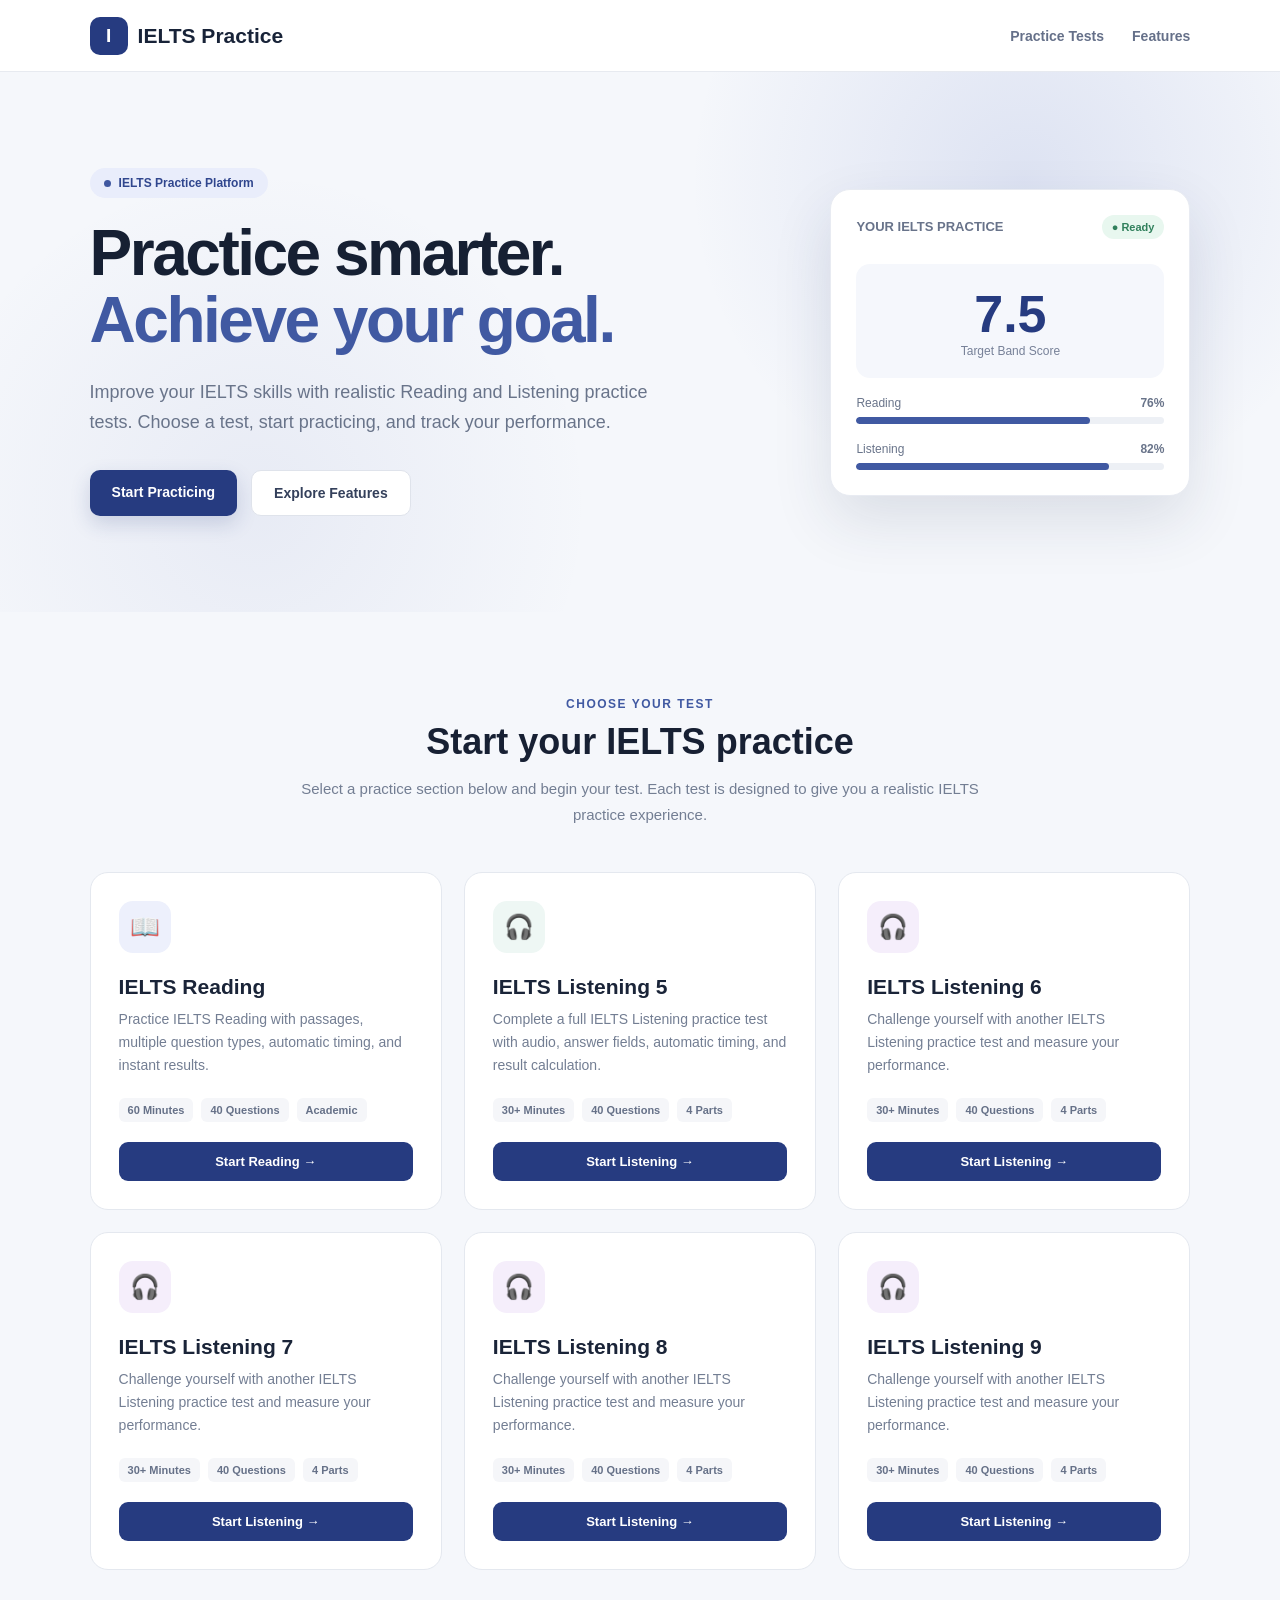
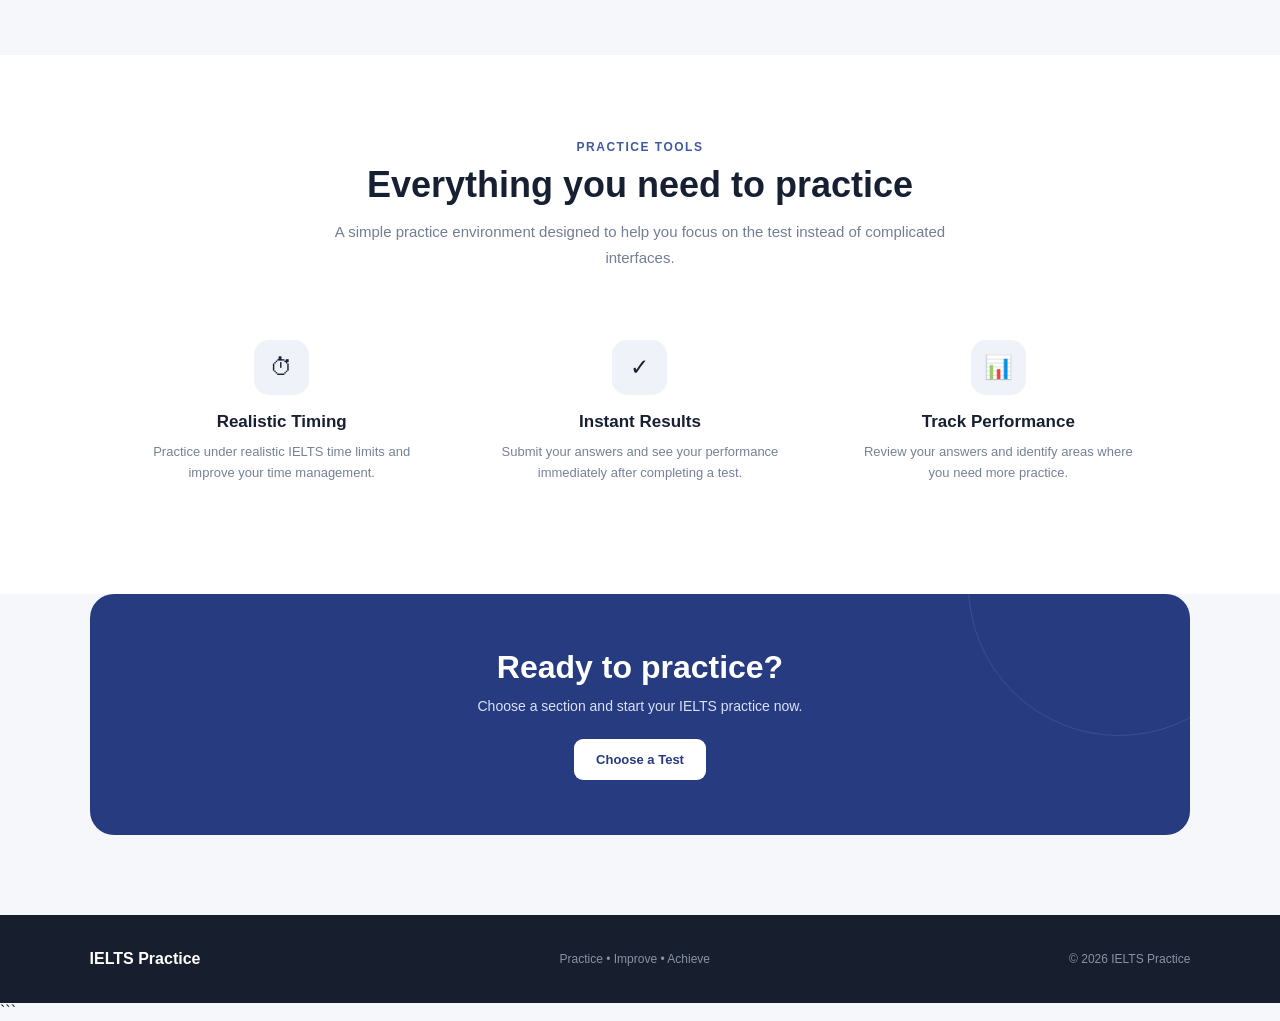
==== index.html @ fea5676f "Update index.html" ====
<!DOCTYPE html>
<html lang="en">
<head>
    <meta charset="UTF-8">
    <meta name="viewport" content="width=device-width, initial-scale=1.0">

    <title>IELTS Practice Center</title>

    <style>
        * {
            margin: 0;
            padding: 0;
            box-sizing: border-box;
        }

        html {
            scroll-behavior: smooth;
        }

        body {
            font-family: Arial, Helvetica, sans-serif;
            background: #f5f7fb;
            color: #172033;
            min-height: 100vh;
        }

        /* =========================
           NAVIGATION
        ========================= */

        nav {
            width: 100%;
            height: 72px;
            background: rgba(255, 255, 255, 0.95);
            border-bottom: 1px solid #e7eaf0;
            display: flex;
            align-items: center;
            justify-content: space-between;
            padding: 0 7%;
            position: sticky;
            top: 0;
            z-index: 100;
            backdrop-filter: blur(10px);
        }

        .logo {
            display: flex;
            align-items: center;
            gap: 10px;
            font-size: 21px;
            font-weight: 800;
            color: #182338;
        }

        .logo-icon {
            width: 38px;
            height: 38px;
            border-radius: 10px;
            background: #263b80;
            color: white;
            display: flex;
            align-items: center;
            justify-content: center;
            font-size: 19px;
        }

        .nav-links {
            display: flex;
            align-items: center;
            gap: 28px;
        }

        .nav-links a {
            text-decoration: none;
            color: #657089;
            font-size: 14px;
            font-weight: 600;
            transition: 0.2s;
        }

        .nav-links a:hover {
            color: #263b80;
        }

        /* =========================
           HERO
        ========================= */

        .hero {
            min-height: 540px;
            display: flex;
            align-items: center;
            padding: 70px 7%;
            background:
                radial-gradient(circle at 80% 20%, rgba(76, 103, 190, 0.14), transparent 30%),
                radial-gradient(circle at 20% 80%, rgba(70, 91, 170, 0.08), transparent 30%),
                #f5f7fb;
        }

        .hero-content {
            width: 55%;
            max-width: 720px;
        }

        .badge {
            display: inline-flex;
            align-items: center;
            gap: 8px;
            padding: 8px 14px;
            border-radius: 30px;
            background: #e9edfb;
            color: #30468e;
            font-size: 12px;
            font-weight: 700;
            margin-bottom: 22px;
        }

        .badge-dot {
            width: 7px;
            height: 7px;
            background: #4058a0;
            border-radius: 50%;
        }

        .hero h1 {
            font-size: clamp(42px, 5vw, 68px);
            line-height: 1.05;
            letter-spacing: -2.5px;
            margin-bottom: 22px;
            color: #162033;
        }

        .hero h1 span {
            color: #4059a2;
        }

        .hero p {
            font-size: 18px;
            line-height: 1.7;
            color: #69748a;
            max-width: 620px;
            margin-bottom: 32px;
        }

        .hero-buttons {
            display: flex;
            gap: 14px;
            flex-wrap: wrap;
        }

        .primary-btn,
        .secondary-btn {
            text-decoration: none;
            padding: 14px 22px;
            border-radius: 10px;
            font-size: 14px;
            font-weight: 700;
            transition: 0.2s;
        }

        .primary-btn {
            background: #263b80;
            color: white;
            box-shadow: 0 8px 20px rgba(38, 59, 128, 0.18);
        }

        .primary-btn:hover {
            background: #1d2e68;
            transform: translateY(-2px);
        }

        .secondary-btn {
            background: white;
            color: #34405b;
            border: 1px solid #dfe3eb;
        }

        .secondary-btn:hover {
            border-color: #bbc4d8;
            transform: translateY(-2px);
        }

        /* =========================
           HERO VISUAL
        ========================= */

        .hero-visual {
            flex: 1;
            display: flex;
            justify-content: flex-end;
        }

        .test-card {
            width: 360px;
            background: white;
            border-radius: 20px;
            padding: 25px;
            box-shadow: 0 25px 60px rgba(32, 48, 83, 0.12);
            border: 1px solid #e8ebf2;
        }

        .test-card-top {
            display: flex;
            justify-content: space-between;
            align-items: center;
            margin-bottom: 25px;
        }

        .test-card-title {
            font-size: 13px;
            font-weight: 700;
            color: #68738a;
        }

        .live {
            font-size: 11px;
            font-weight: 700;
            color: #31805c;
            background: #e8f7ef;
            padding: 6px 10px;
            border-radius: 20px;
        }

        .score {
            background: #f5f7fc;
            border-radius: 14px;
            padding: 20px;
            text-align: center;
            margin-bottom: 18px;
        }

        .score-number {
            font-size: 52px;
            font-weight: 800;
            color: #263b80;
        }

        .score-label {
            color: #778198;
            font-size: 12px;
        }

        .mini-progress {
            margin-top: 18px;
        }

        .mini-progress-row {
            display: flex;
            justify-content: space-between;
            font-size: 12px;
            color: #69748a;
            margin-bottom: 7px;
        }

        .progress-bar {
            height: 7px;
            background: #edf0f5;
            border-radius: 10px;
            overflow: hidden;
        }

        .progress-fill {
            height: 100%;
            width: 76%;
            background: #4059a2;
            border-radius: 10px;
        }

        /* =========================
           SECTION
        ========================= */

        .section {
            padding: 85px 7%;
        }

        .section-header {
            text-align: center;
            max-width: 680px;
            margin: 0 auto 45px;
        }

        .section-label {
            color: #4059a2;
            font-size: 12px;
            font-weight: 800;
            text-transform: uppercase;
            letter-spacing: 1.5px;
            margin-bottom: 10px;
        }

        .section-header h2 {
            font-size: 36px;
            margin-bottom: 13px;
            color: #172033;
        }

        .section-header p {
            color: #737e93;
            line-height: 1.7;
            font-size: 15px;
        }

        /* =========================
           TEST CARDS
        ========================= */

        .tests {
            display: grid;
            grid-template-columns: repeat(3, 1fr);
            gap: 22px;
            max-width: 1150px;
            margin: auto;
        }

        .test-option {
            background: white;
            border: 1px solid #e4e8ef;
            border-radius: 18px;
            padding: 28px;
            transition: 0.25s;
            position: relative;
            overflow: hidden;
        }

        .test-option:hover {
            transform: translateY(-6px);
            box-shadow: 0 18px 40px rgba(30, 44, 75, 0.10);
            border-color: #ccd3e3;
        }

        .test-icon {
            width: 52px;
            height: 52px;
            border-radius: 14px;
            display: flex;
            align-items: center;
            justify-content: center;
            font-size: 24px;
            margin-bottom: 22px;
        }

        .reading-icon {
            background: #edf0fc;
        }

        .listening-icon {
            background: #eef7f4;
        }

        .listening-icon-2 {
            background: #f5eefb;
        }

        .test-option h3 {
            font-size: 21px;
            margin-bottom: 9px;
            color: #1a2438;
        }

        .test-option p {
            color: #737e93;
            font-size: 14px;
            line-height: 1.65;
            min-height: 70px;
        }

        .test-info {
            display: flex;
            gap: 8px;
            flex-wrap: wrap;
            margin: 20px 0;
        }

        .info {
            background: #f5f6f9;
            color: #667188;
            padding: 6px 9px;
            border-radius: 6px;
            font-size: 11px;
            font-weight: 600;
        }

        .start-btn {
            display: block;
            text-align: center;
            text-decoration: none;
            background: #263b80;
            color: white;
            padding: 12px;
            border-radius: 9px;
            font-size: 13px;
            font-weight: 700;
            transition: 0.2s;
        }

        .start-btn:hover {
            background: #1d2e68;
        }

        /* =========================
           FEATURES
        ========================= */

        .features-section {
            background: white;
        }

        .features {
            max-width: 1050px;
            margin: auto;
            display: grid;
            grid-template-columns: repeat(3, 1fr);
            gap: 25px;
        }

        .feature {
            text-align: center;
            padding: 25px;
        }

        .feature-icon {
            width: 55px;
            height: 55px;
            margin: auto auto 17px;
            border-radius: 15px;
            background: #f0f2f9;
            display: flex;
            align-items: center;
            justify-content: center;
            font-size: 23px;
        }

        .feature h3 {
            font-size: 17px;
            margin-bottom: 9px;
        }

        .feature p {
            color: #778196;
            font-size: 13px;
            line-height: 1.65;
        }

        /* =========================
           CTA
        ========================= */

        .cta {
            margin: 0 7% 80px;
            border-radius: 24px;
            background: #263b80;
            color: white;
            padding: 55px;
            text-align: center;
            position: relative;
            overflow: hidden;
        }

        .cta::before {
            content: "";
            position: absolute;
            width: 300px;
            height: 300px;
            border-radius: 50%;
            border: 1px solid rgba(255,255,255,0.10);
            top: -160px;
            right: -80px;
        }

        .cta h2 {
            font-size: 32px;
            margin-bottom: 12px;
        }

        .cta p {
            color: #dbe2f5;
            font-size: 14px;
            margin-bottom: 25px;
        }

        .cta-btn {
            display: inline-block;
            text-decoration: none;
            background: white;
            color: #263b80;
            padding: 13px 22px;
            border-radius: 9px;
            font-size: 13px;
            font-weight: 800;
            transition: 0.2s;
        }

        .cta-btn:hover {
            transform: translateY(-2px);
        }

        /* =========================
           FOOTER
        ========================= */

        footer {
            background: #171e2d;
            color: white;
            padding: 35px 7%;
            display: flex;
            justify-content: space-between;
            align-items: center;
            gap: 20px;
        }

        .footer-logo {
            font-weight: 800;
            font-size: 16px;
        }

        .footer-text {
            color: #8993a7;
            font-size: 12px;
        }

        /* =========================
           MOBILE
        ========================= */

        @media (max-width: 900px) {

            .hero {
                flex-direction: column;
                text-align: center;
                padding-top: 60px;
                padding-bottom: 60px;
            }

            .hero-content {
                width: 100%;
            }

            .hero p {
                margin-left: auto;
                margin-right: auto;
            }

            .hero-buttons {
                justify-content: center;
            }

            .hero-visual {
                width: 100%;
                justify-content: center;
                margin-top: 45px;
            }

            .tests,
            .features {
                grid-template-columns: 1fr;
                max-width: 550px;
            }

            .test-option p {
                min-height: auto;
            }
        }

        @media (max-width: 600px) {

            nav {
                height: 65px;
                padding: 0 5%;
            }

            .nav-links {
                display: none;
            }

            .logo {
                font-size: 18px;
            }

            .hero {
                padding: 50px 5%;
            }

            .hero h1 {
                font-size: 42px;
                letter-spacing: -1.5px;
            }

            .hero p {
                font-size: 15px;
            }

            .hero-visual {
                margin-top: 30px;
            }

            .test-card {
                width: 100%;
                max-width: 350px;
            }

            .section {
                padding: 65px 5%;
            }

            .section-header h2 {
                font-size: 29px;
            }

            .cta {
                margin: 0 5% 60px;
                padding: 40px 22px;
            }

            .cta h2 {
                font-size: 27px;
            }

            footer {
                flex-direction: column;
                text-align: center;
            }
        }
    </style>
</head>

<body>

    <!-- =========================
         NAVIGATION
    ========================== -->

    <nav>
        <div class="logo">
            <div class="logo-icon">I</div>
            IELTS Practice
        </div>

        <div class="nav-links">
            <a href="#tests">Practice Tests</a>
            <a href="#features">Features</a>
        </div>
    </nav>


    <!-- =========================
         HERO
    ========================== -->

    <section class="hero">

        <div class="hero-content">

            <div class="badge">
                <span class="badge-dot"></span>
                IELTS Practice Platform
            </div>

            <h1>
                Practice smarter.<br>
                <span>Achieve your goal.</span>
            </h1>

            <p>
                Improve your IELTS skills with realistic Reading and
                Listening practice tests. Choose a test, start practicing,
                and track your performance.
            </p>

            <div class="hero-buttons">
                <a href="#tests" class="primary-btn">
                    Start Practicing
                </a>

                <a href="#features" class="secondary-btn">
                    Explore Features
                </a>
            </div>

        </div>


        <div class="hero-visual">

            <div class="test-card">

                <div class="test-card-top">
                    <div class="test-card-title">
                        YOUR IELTS PRACTICE
                    </div>

                    <div class="live">
                        ● Ready
                    </div>
                </div>

                <div class="score">
                    <div class="score-number">7.5</div>
                    <div class="score-label">
                        Target Band Score
                    </div>
                </div>

                <div class="mini-progress">

                    <div class="mini-progress-row">
                        <span>Reading</span>
                        <strong>76%</strong>
                    </div>

                    <div class="progress-bar">
                        <div class="progress-fill"></div>
                    </div>

                </div>

                <div class="mini-progress">

                    <div class="mini-progress-row">
                        <span>Listening</span>
                        <strong>82%</strong>
                    </div>

                    <div class="progress-bar">
                        <div class="progress-fill" style="width:82%;"></div>
                    </div>

                </div>

            </div>

        </div>

    </section>


    <!-- =========================
         TEST SELECTION
    ========================== -->

    <section class="section" id="tests">

        <div class="section-header">

            <div class="section-label">
                Choose your test
            </div>

            <h2>Start your IELTS practice</h2>

            <p>
                Select a practice section below and begin your test.
                Each test is designed to give you a realistic IELTS
                practice experience.
            </p>

        </div>


        <div class="tests">

            <!-- READING -->

            <div class="test-option">

                <div class="test-icon reading-icon">
                    📖
                </div>

                <h3>IELTS Reading</h3>

                <p>
                    Practice IELTS Reading with passages,
                    multiple question types, automatic timing,
                    and instant results.
                </p>

                <div class="test-info">
                    <span class="info">60 Minutes</span>
                    <span class="info">40 Questions</span>
                    <span class="info">Academic</span>
                </div>

                <a href="IELTSR/index.html" class="start-btn">
                    Start Reading →
                </a>

            </div>


            <!-- LISTENING 5 -->

            <div class="test-option">

                <div class="test-icon listening-icon">
                    🎧
                </div>

                <h3>IELTS Listening 5</h3>

                <p>
                    Complete a full IELTS Listening practice test
                    with audio, answer fields, automatic timing,
                    and result calculation.
                </p>

                <div class="test-info">
                    <span class="info">30+ Minutes</span>
                    <span class="info">40 Questions</span>
                    <span class="info">4 Parts</span>
                </div>

                <a href="IELTS5/index.html" class="start-btn">
                    Start Listening →
                </a>

            </div>


            <!-- LISTENING 6 -->

            <div class="test-option">

                <div class="test-icon listening-icon-2">
                    🎧
                </div>

                <h3>IELTS Listening 6</h3>

                <p>
                    Challenge yourself with another IELTS
                    Listening practice test and measure your
                    performance.
                </p>

                <div class="test-info">
                    <span class="info">30+ Minutes</span>
                    <span class="info">40 Questions</span>
                    <span class="info">4 Parts</span>
                </div>

                <a href="IELTS6/index.html" class="start-btn">
                    Start Listening →
                </a>

            </div>

            <div class="test-option">

                <div class="test-icon listening-icon-2">
                    🎧
                </div>

                <h3>IELTS Listening 7</h3>

                <p>
                    Challenge yourself with another IELTS
                    Listening practice test and measure your
                    performance.
                </p>

                <div class="test-info">
                    <span class="info">30+ Minutes</span>
                    <span class="info">40 Questions</span>
                    <span class="info">4 Parts</span>
                </div>

                <a href="IELTS7/index.html" class="start-btn">
                    Start Listening →
                </a>

            </div>

              <div class="test-option">

                <div class="test-icon listening-icon-2">
                    🎧
                </div>

                <h3>IELTS Listening 8</h3>

                <p>
                    Challenge yourself with another IELTS
                    Listening practice test and measure your
                    performance.
                </p>

                <div class="test-info">
                    <span class="info">30+ Minutes</span>
                    <span class="info">40 Questions</span>
                    <span class="info">4 Parts</span>
                </div>

                <a href="IELTS8/index.html" class="start-btn">
                    Start Listening →
                </a>

            </div>
            <div class="test-option">

                <div class="test-icon listening-icon-2">
                    🎧
                </div>

                <h3>IELTS Listening 9</h3>

                <p>
                    Challenge yourself with another IELTS
                    Listening practice test and measure your
                    performance.
                </p>

                <div class="test-info">
                    <span class="info">30+ Minutes</span>
                    <span class="info">40 Questions</span>
                    <span class="info">4 Parts</span>
                </div>

                <a href="IELTS9/index.html" class="start-btn">
                    Start Listening →
                </a>

            </div>

        </div>

    </section>


    <!-- =========================
         FEATURES
    ========================== -->

    <section class="section features-section" id="features">

        <div class="section-header">

            <div class="section-label">
                Practice tools
            </div>

            <h2>Everything you need to practice</h2>

            <p>
                A simple practice environment designed to help you
                focus on the test instead of complicated interfaces.
            </p>

        </div>


        <div class="features">

            <div class="feature">

                <div class="feature-icon">
                    ⏱
                </div>

                <h3>Realistic Timing</h3>

                <p>
                    Practice under realistic IELTS time limits
                    and improve your time management.
                </p>

            </div>


            <div class="feature">

                <div class="feature-icon">
                    ✓
                </div>

                <h3>Instant Results</h3>

                <p>
                    Submit your answers and see your performance
                    immediately after completing a test.
                </p>

            </div>


            <div class="feature">

                <div class="feature-icon">
                    📊
                </div>

                <h3>Track Performance</h3>

                <p>
                    Review your answers and identify areas where
                    you need more practice.
                </p>

            </div>

        </div>

    </section>


    <!-- =========================
         CTA
    ========================== -->

    <section class="cta">

        <h2>Ready to practice?</h2>

        <p>
            Choose a section and start your IELTS practice now.
        </p>

        <a href="#tests" class="cta-btn">
            Choose a Test
        </a>

    </section>


    <!-- =========================
         FOOTER
    ========================== -->

    <footer>

        <div class="footer-logo">
            IELTS Practice
        </div>

        <div class="footer-text">
            Practice • Improve • Achieve
        </div>

        <div class="footer-text">
            © 2026 IELTS Practice
        </div>

    </footer>


</body>
</html>
```
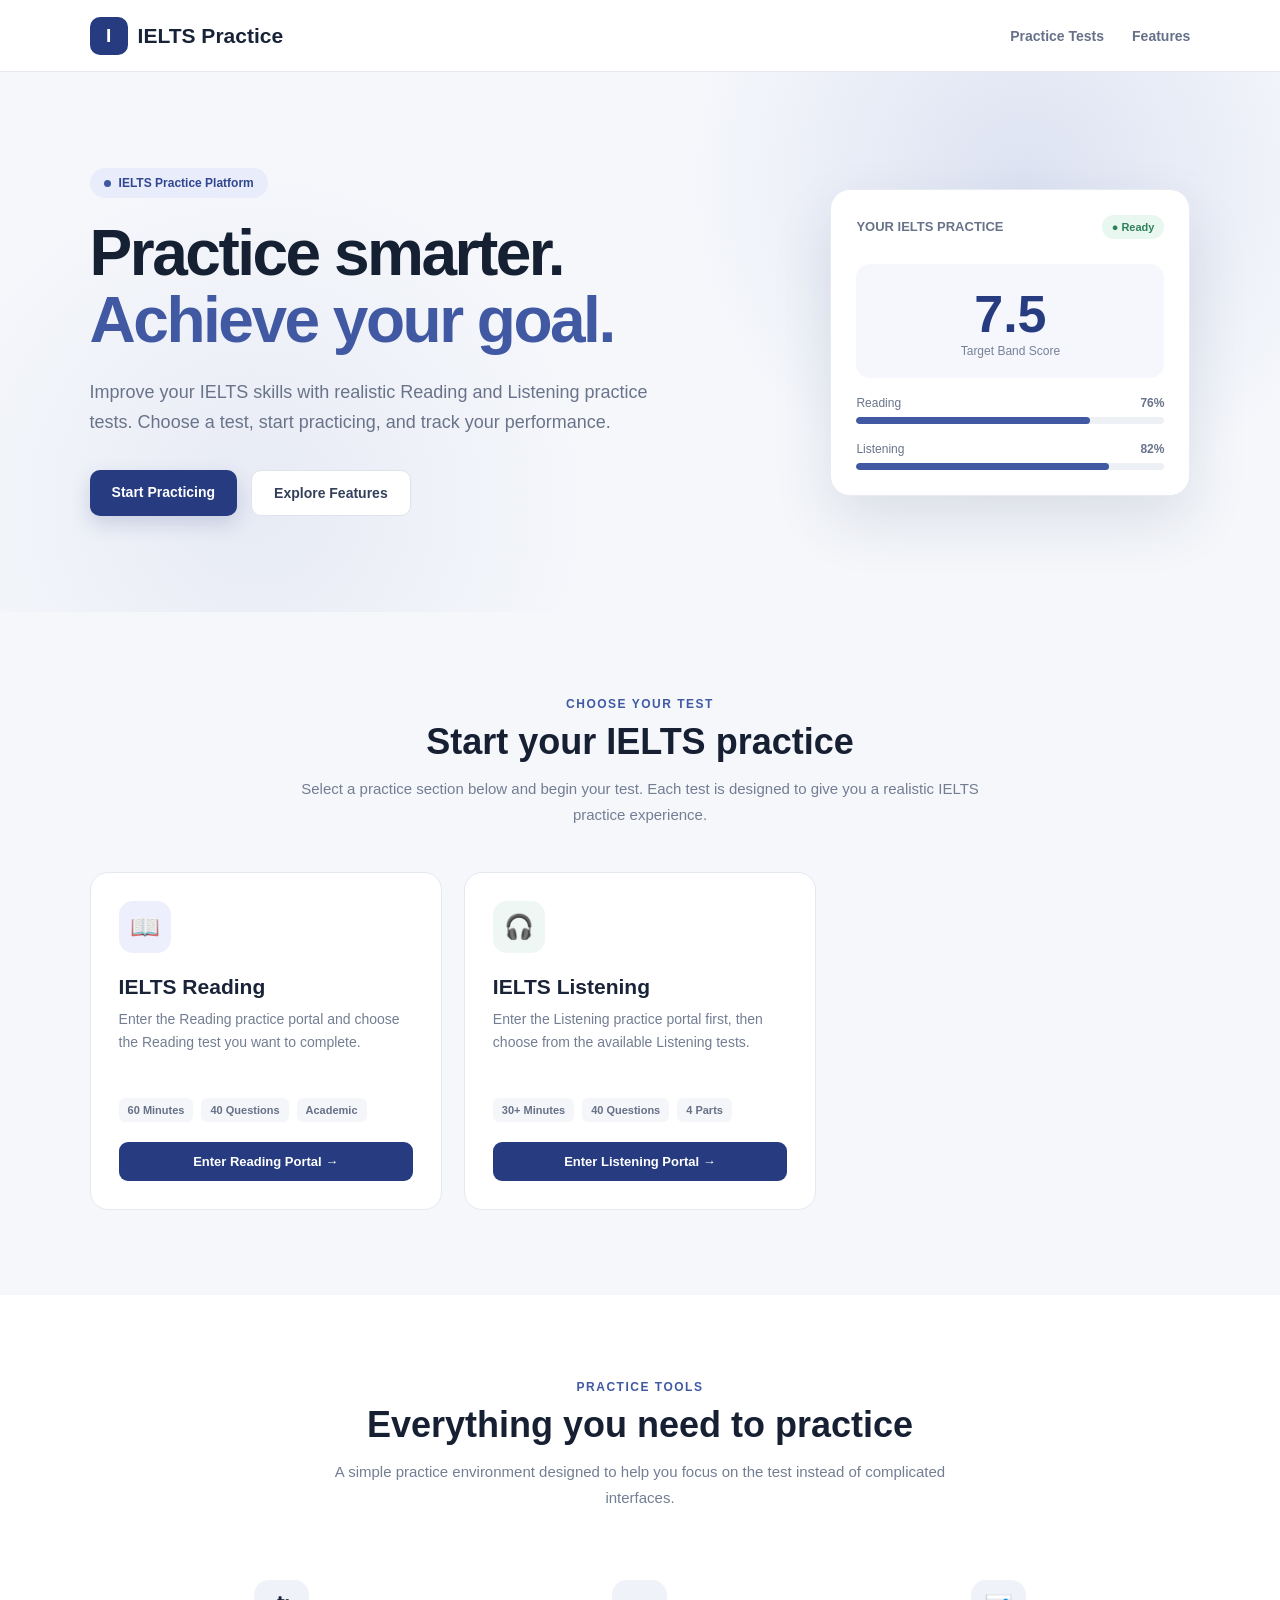
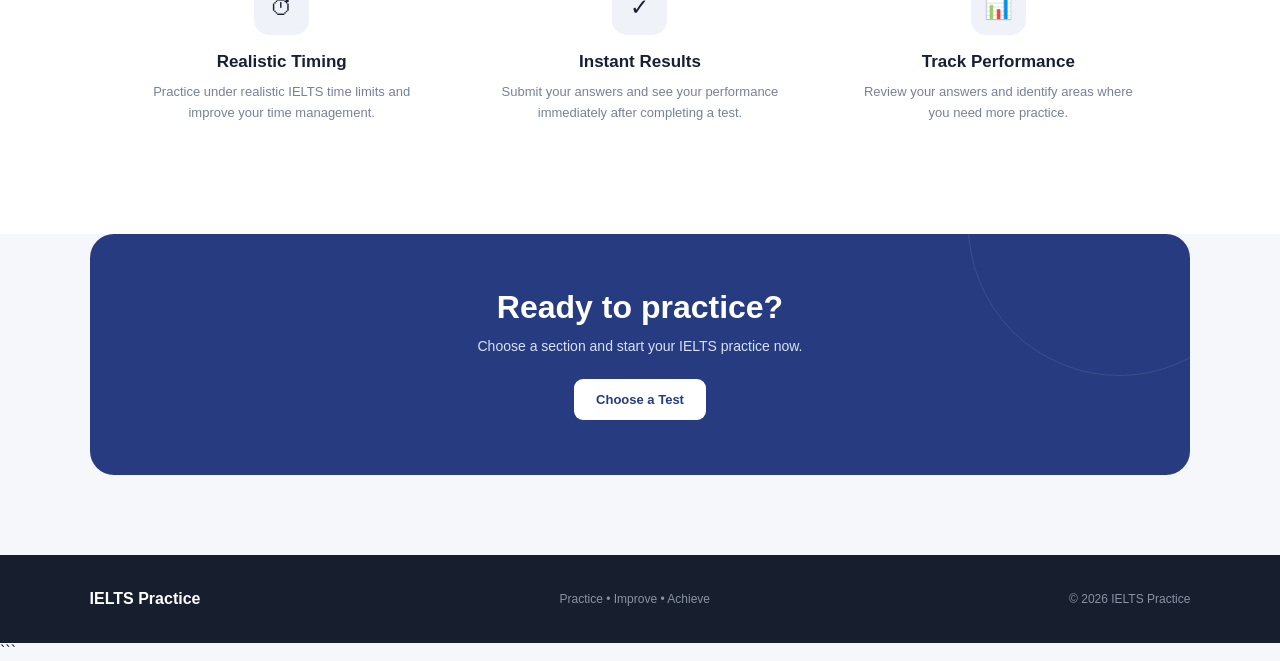
==== commit d0273df1: "Update index.html" ====
--- a/index.html
+++ b/index.html
@@ -622,6 +622,28 @@
                 text-align: center;
             }
         }
+
+        .portal-screen{display:none;min-height:70vh;padding:75px 7%;background:radial-gradient(circle at 85% 15%,rgba(76,103,190,.12),transparent 28%),#f5f7fb}
+        .portal-screen.active{display:block}
+        .portal-inner{max-width:1150px;margin:0 auto}
+        .portal-back{display:inline-flex;align-items:center;gap:8px;border:1px solid #dfe3eb;background:#fff;color:#34405b;padding:11px 16px;border-radius:9px;font-size:13px;font-weight:700;cursor:pointer;margin-bottom:30px}
+        .portal-back:hover{border-color:#bbc4d8;transform:translateY(-1px)}
+        .portal-header{text-align:center;max-width:700px;margin:0 auto 45px}
+        .portal-icon{width:70px;height:70px;border-radius:18px;display:flex;align-items:center;justify-content:center;margin:0 auto 20px;font-size:32px}
+        .portal-icon.listening{background:#eef7f4}
+        .portal-header h2{font-size:clamp(32px,4vw,46px);color:#172033;margin-bottom:12px}
+        .portal-header p{color:#737e93;line-height:1.7;font-size:15px}
+        .portal-tests{display:grid;grid-template-columns:repeat(3,1fr);gap:22px}
+        .portal-test-card{background:#fff;border:1px solid #e4e8ef;border-radius:18px;padding:28px;transition:.25s}
+        .portal-test-card:hover{transform:translateY(-5px);box-shadow:0 18px 40px rgba(30,44,75,.10);border-color:#ccd3e3}
+        .portal-test-number{color:#4059a2;font-size:12px;font-weight:800;text-transform:uppercase;letter-spacing:1px;margin-bottom:10px}
+        .portal-test-card h3{color:#1a2438;font-size:21px;margin-bottom:9px}
+        .portal-test-card p{color:#737e93;font-size:14px;line-height:1.65;min-height:68px}
+        .portal-test-info{display:flex;gap:8px;flex-wrap:wrap;margin:20px 0}
+        .portal-test-info span{background:#f5f6f9;color:#667188;padding:6px 9px;border-radius:6px;font-size:11px;font-weight:600}
+        @media(max-width:900px){.portal-tests{grid-template-columns:1fr;max-width:550px;margin:auto}}
+        @media(max-width:600px){.portal-screen{padding:55px 5%}.portal-header h2{font-size:31px}}
+
     </style>
 </head>
 
@@ -760,173 +782,112 @@
 
         <div class="tests">
 
-            <!-- READING -->
-
             <div class="test-option">
-
-                <div class="test-icon reading-icon">
-                    📖
-                </div>
-
+                <div class="test-icon reading-icon">📖</div>
                 <h3>IELTS Reading</h3>
-
                 <p>
-                    Practice IELTS Reading with passages,
-                    multiple question types, automatic timing,
-                    and instant results.
+                    Enter the Reading practice portal and choose
+                    the Reading test you want to complete.
                 </p>
-
                 <div class="test-info">
                     <span class="info">60 Minutes</span>
                     <span class="info">40 Questions</span>
                     <span class="info">Academic</span>
                 </div>
-
                 <a href="IELTSR/index.html" class="start-btn">
-                    Start Reading →
+                    Enter Reading Portal →
                 </a>
-
-            </div>
-
-
-            <!-- LISTENING 5 -->
+            </div>
 
             <div class="test-option">
-
-                <div class="test-icon listening-icon">
-                    🎧
-                </div>
-
-                <h3>IELTS Listening 5</h3>
-
+                <div class="test-icon listening-icon">🎧</div>
+                <h3>IELTS Listening</h3>
                 <p>
-                    Complete a full IELTS Listening practice test
-                    with audio, answer fields, automatic timing,
-                    and result calculation.
+                    Enter the Listening practice portal first,
+                    then choose from the available Listening tests.
                 </p>
-
                 <div class="test-info">
                     <span class="info">30+ Minutes</span>
                     <span class="info">40 Questions</span>
                     <span class="info">4 Parts</span>
                 </div>
-
-                <a href="IELTS5/index.html" class="start-btn">
-                    Start Listening →
+                <a href="#listeningPortal" class="start-btn" id="openListeningPortal">
+                    Enter Listening Portal →
                 </a>
-
-            </div>
-
-
-            <!-- LISTENING 6 -->
-
-            <div class="test-option">
-
-                <div class="test-icon listening-icon-2">
-                    🎧
-                </div>
-
-                <h3>IELTS Listening 6</h3>
-
+            </div>
+
+        </div>
+
+    </section>
+
+
+
+    <!-- =========================
+         LISTENING PORTAL
+    ========================== -->
+
+    <section id="listeningPortal" class="portal-screen">
+        <div class="portal-inner">
+
+            <button type="button" class="portal-back" id="backFromListeningPortal">
+                ← Back to IELTS Sections
+            </button>
+
+            <div class="portal-header">
+                <div class="portal-icon listening">🎧</div>
+                <h2>IELTS Listening Portal</h2>
                 <p>
-                    Challenge yourself with another IELTS
-                    Listening practice test and measure your
-                    performance.
+                    Choose a Listening practice test below.
+                    You will enter the selected test only after
+                    choosing it from this portal.
                 </p>
-
-                <div class="test-info">
-                    <span class="info">30+ Minutes</span>
-                    <span class="info">40 Questions</span>
-                    <span class="info">4 Parts</span>
-                </div>
-
-                <a href="IELTS6/index.html" class="start-btn">
-                    Start Listening →
-                </a>
-
-            </div>
-
-            <div class="test-option">
-
-                <div class="test-icon listening-icon-2">
-                    🎧
-                </div>
-
-                <h3>IELTS Listening 7</h3>
-
-                <p>
-                    Challenge yourself with another IELTS
-                    Listening practice test and measure your
-                    performance.
-                </p>
-
-                <div class="test-info">
-                    <span class="info">30+ Minutes</span>
-                    <span class="info">40 Questions</span>
-                    <span class="info">4 Parts</span>
-                </div>
-
-                <a href="IELTS7/index.html" class="start-btn">
-                    Start Listening →
-                </a>
-
-            </div>
-
-              <div class="test-option">
-
-                <div class="test-icon listening-icon-2">
-                    🎧
-                </div>
-
-                <h3>IELTS Listening 8</h3>
-
-                <p>
-                    Challenge yourself with another IELTS
-                    Listening practice test and measure your
-                    performance.
-                </p>
-
-                <div class="test-info">
-                    <span class="info">30+ Minutes</span>
-                    <span class="info">40 Questions</span>
-                    <span class="info">4 Parts</span>
-                </div>
-
-                <a href="IELTS8/index.html" class="start-btn">
-                    Start Listening →
-                </a>
-
-            </div>
-            <div class="test-option">
-
-                <div class="test-icon listening-icon-2">
-                    🎧
-                </div>
-
-                <h3>IELTS Listening 9</h3>
-
-                <p>
-                    Challenge yourself with another IELTS
-                    Listening practice test and measure your
-                    performance.
-                </p>
-
-                <div class="test-info">
-                    <span class="info">30+ Minutes</span>
-                    <span class="info">40 Questions</span>
-                    <span class="info">4 Parts</span>
-                </div>
-
-                <a href="IELTS9/index.html" class="start-btn">
-                    Start Listening →
-                </a>
-
-            </div>
-
-        </div>
-
+            </div>
+
+            <div class="portal-tests">
+
+                <div class="portal-test-card">
+                    <div class="portal-test-number">Listening Test 5</div>
+                    <h3>IELTS Listening 5</h3>
+                    <p>Full Listening practice test with audio, questions, timing, and automatic results.</p>
+                    <div class="portal-test-info"><span>30+ Minutes</span><span>40 Questions</span><span>4 Parts</span></div>
+                    <a href="IELTS5/index.html" class="start-btn">Start Test 5 →</a>
+                </div>
+
+                <div class="portal-test-card">
+                    <div class="portal-test-number">Listening Test 6</div>
+                    <h3>IELTS Listening 6</h3>
+                    <p>Complete another full Listening practice test and check your performance.</p>
+                    <div class="portal-test-info"><span>30+ Minutes</span><span>40 Questions</span><span>4 Parts</span></div>
+                    <a href="IELTS6/index.html" class="start-btn">Start Test 6 →</a>
+                </div>
+
+                <div class="portal-test-card">
+                    <div class="portal-test-number">Listening Test 7</div>
+                    <h3>IELTS Listening 7</h3>
+                    <p>Practice another Listening paper with realistic timing and question types.</p>
+                    <div class="portal-test-info"><span>30+ Minutes</span><span>40 Questions</span><span>4 Parts</span></div>
+                    <a href="IELTS7/index.html" class="start-btn">Start Test 7 →</a>
+                </div>
+
+                <div class="portal-test-card">
+                    <div class="portal-test-number">Listening Test 8</div>
+                    <h3>IELTS Listening 8</h3>
+                    <p>Continue your Listening practice with another complete IELTS test.</p>
+                    <div class="portal-test-info"><span>30+ Minutes</span><span>40 Questions</span><span>4 Parts</span></div>
+                    <a href="IELTS8/index.html" class="start-btn">Start Test 8 →</a>
+                </div>
+
+                <div class="portal-test-card">
+                    <div class="portal-test-number">Listening Test 9</div>
+                    <h3>IELTS Listening 9</h3>
+                    <p>Challenge yourself with another complete Listening practice test.</p>
+                    <div class="portal-test-info"><span>30+ Minutes</span><span>40 Questions</span><span>4 Parts</span></div>
+                    <a href="IELTS9/index.html" class="start-btn">Start Test 9 →</a>
+                </div>
+
+            </div>
+        </div>
     </section>
-
 
     <!-- =========================
          FEATURES
@@ -1044,6 +1005,51 @@
     </footer>
 
 
+
+    <script>
+    (function(){
+        const openBtn=document.getElementById("openListeningPortal");
+        const portal=document.getElementById("listeningPortal");
+        const backBtn=document.getElementById("backFromListeningPortal");
+
+        const mainSections=[
+            document.querySelector("nav"),
+            document.querySelector(".hero"),
+            document.getElementById("tests"),
+            document.querySelector(".features-section"),
+            document.querySelector(".cta"),
+            document.querySelector("footer")
+        ];
+
+        function openPortal(){
+            mainSections.forEach(function(el){
+                if(el) el.style.display="none";
+            });
+            portal.classList.add("active");
+            history.replaceState(null,"","#listeningPortal");
+            window.scrollTo(0,0);
+        }
+
+        function closePortal(){
+            portal.classList.remove("active");
+            mainSections.forEach(function(el){
+                if(el) el.style.display="";
+            });
+            history.replaceState(null,"","#tests");
+            window.scrollTo(0,0);
+        }
+
+        if(openBtn) openBtn.addEventListener("click",function(e){
+            e.preventDefault();
+            openPortal();
+        });
+
+        if(backBtn) backBtn.addEventListener("click",closePortal);
+
+        if(location.hash==="#listeningPortal") openPortal();
+    })();
+    </script>
+
 </body>
 </html>
 ```
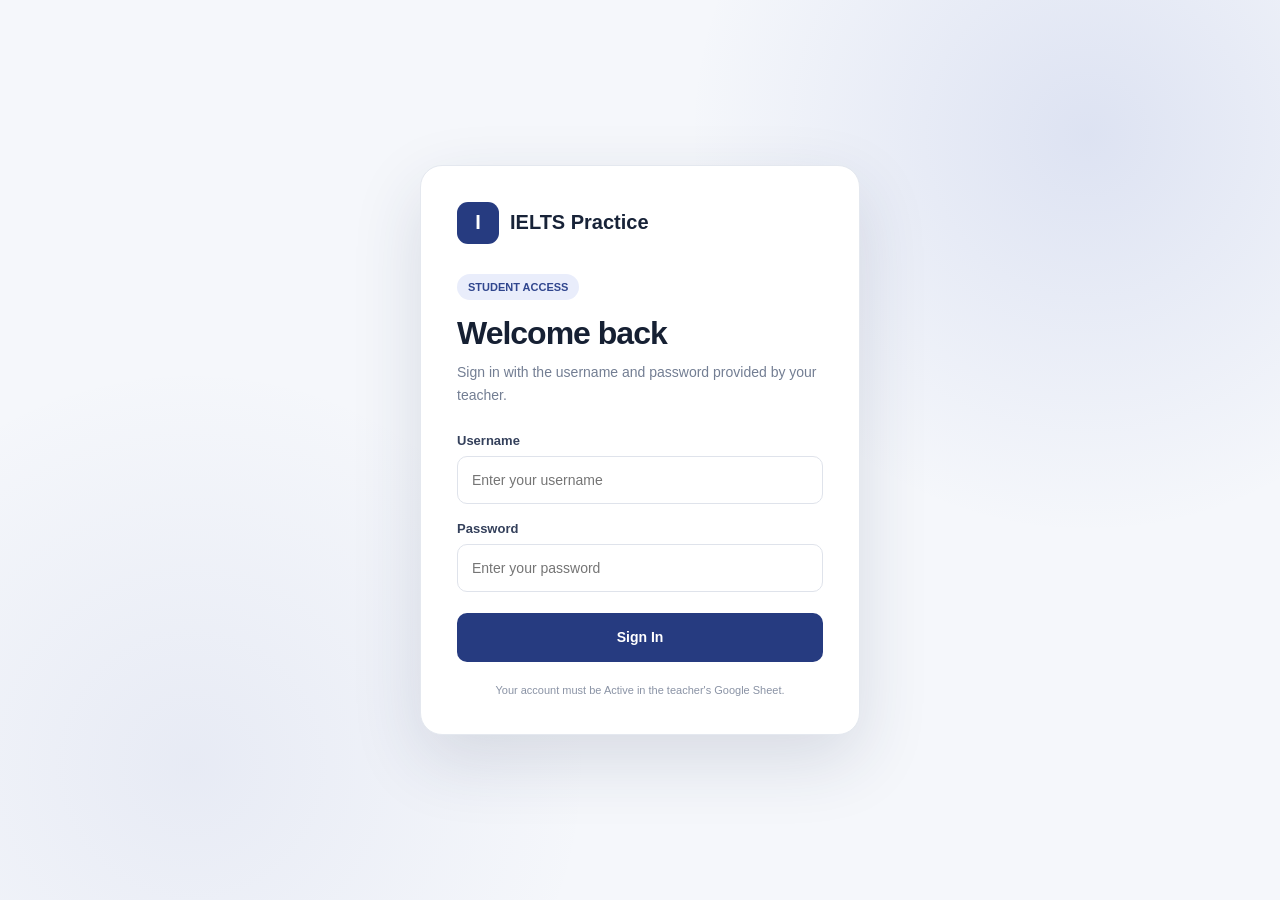
==== commit 04a69ca9: "Update index.html" ====
--- a/index.html
+++ b/index.html
@@ -645,9 +645,258 @@
         @media(max-width:600px){.portal-screen{padding:55px 5%}.portal-header h2{font-size:31px}}
 
     </style>
+
+<style id="studentLoginStyles">
+    body.auth-locked > *:not(#studentLoginOverlay) {
+        display: none !important;
+    }
+
+    #studentLoginOverlay {
+        position: fixed;
+        inset: 0;
+        z-index: 999999;
+        display: flex;
+        align-items: center;
+        justify-content: center;
+        padding: 24px;
+        background:
+            radial-gradient(circle at 85% 15%, rgba(76,103,190,.14), transparent 30%),
+            radial-gradient(circle at 15% 85%, rgba(70,91,170,.08), transparent 30%),
+            #f5f7fb;
+        font-family: Arial, Helvetica, sans-serif;
+    }
+
+    .student-login-card {
+        width: min(440px, 100%);
+        background: #fff;
+        border: 1px solid #e4e8ef;
+        border-radius: 22px;
+        padding: 36px;
+        box-shadow: 0 25px 70px rgba(32,48,83,.14);
+    }
+
+    .student-login-brand {
+        display: flex;
+        align-items: center;
+        gap: 11px;
+        margin-bottom: 30px;
+        color: #182338;
+        font-size: 20px;
+        font-weight: 800;
+    }
+
+    .student-login-brand-icon {
+        width: 42px;
+        height: 42px;
+        border-radius: 11px;
+        background: #263b80;
+        color: #fff;
+        display: flex;
+        align-items: center;
+        justify-content: center;
+        font-size: 20px;
+    }
+
+    .student-login-badge {
+        display: inline-flex;
+        padding: 7px 11px;
+        border-radius: 20px;
+        background: #e9edfb;
+        color: #30468e;
+        font-size: 11px;
+        font-weight: 800;
+        margin-bottom: 15px;
+    }
+
+    .student-login-card h1 {
+        color: #162033;
+        font-size: 32px;
+        letter-spacing: -1px;
+        margin-bottom: 9px;
+    }
+
+    .student-login-card .login-subtitle {
+        color: #737e93;
+        font-size: 14px;
+        line-height: 1.65;
+        margin-bottom: 26px;
+    }
+
+    .student-login-field {
+        margin-bottom: 17px;
+    }
+
+    .student-login-field label {
+        display: block;
+        color: #34405b;
+        font-size: 13px;
+        font-weight: 700;
+        margin-bottom: 8px;
+    }
+
+    .student-login-field input {
+        width: 100%;
+        height: 48px;
+        border: 1px solid #dfe3eb;
+        border-radius: 10px;
+        padding: 0 14px;
+        outline: none;
+        color: #172033;
+        background: #fff;
+        font-size: 14px;
+        transition: .2s;
+    }
+
+    .student-login-field input:focus {
+        border-color: #4059a2;
+        box-shadow: 0 0 0 3px rgba(64,89,162,.10);
+    }
+
+    .student-login-button {
+        width: 100%;
+        height: 49px;
+        border: 0;
+        border-radius: 10px;
+        background: #263b80;
+        color: #fff;
+        font-size: 14px;
+        font-weight: 800;
+        cursor: pointer;
+        transition: .2s;
+        margin-top: 4px;
+    }
+
+    .student-login-button:hover {
+        background: #1d2e68;
+        transform: translateY(-1px);
+    }
+
+    .student-login-button:disabled {
+        opacity: .65;
+        cursor: wait;
+        transform: none;
+    }
+
+    .student-login-error {
+        display: none;
+        margin-bottom: 17px;
+        padding: 11px 13px;
+        border-radius: 9px;
+        background: #fff0f0;
+        border: 1px solid #f0cccc;
+        color: #a33b3b;
+        font-size: 12px;
+        line-height: 1.5;
+    }
+
+    .student-login-footer {
+        margin-top: 20px;
+        text-align: center;
+        color: #8a93a5;
+        font-size: 11px;
+        line-height: 1.5;
+    }
+
+    .student-user-area {
+        display: flex;
+        align-items: center;
+        gap: 10px;
+    }
+
+    .student-user-name {
+        color: #526079;
+        font-size: 12px;
+        font-weight: 700;
+    }
+
+    .student-logout-button {
+        border: 1px solid #dfe3eb;
+        background: #fff;
+        color: #34405b;
+        padding: 8px 11px;
+        border-radius: 8px;
+        font-size: 11px;
+        font-weight: 700;
+        cursor: pointer;
+    }
+
+    .student-logout-button:hover {
+        border-color: #bbc4d8;
+    }
+
+    @media (max-width: 600px) {
+        .student-login-card {
+            padding: 28px 22px;
+            border-radius: 18px;
+        }
+        .student-login-card h1 {
+            font-size: 28px;
+        }
+        .student-user-name {
+            display: none;
+        }
+    }
+</style>
+
 </head>
 
-<body>
+<body class="auth-locked">
+
+<!-- =====================================================
+     STUDENT LOGIN
+====================================================== -->
+<div id="studentLoginOverlay">
+    <div class="student-login-card">
+        <div class="student-login-brand">
+            <div class="student-login-brand-icon">I</div>
+            IELTS Practice
+        </div>
+
+        <div class="student-login-badge">STUDENT ACCESS</div>
+
+        <h1>Welcome back</h1>
+        <p class="login-subtitle">
+            Sign in with the username and password provided by your teacher.
+        </p>
+
+        <div id="studentLoginError" class="student-login-error"></div>
+
+        <form id="studentLoginForm" autocomplete="on">
+            <div class="student-login-field">
+                <label for="studentUsername">Username</label>
+                <input
+                    id="studentUsername"
+                    name="username"
+                    type="text"
+                    autocomplete="username"
+                    placeholder="Enter your username"
+                    required
+                >
+            </div>
+
+            <div class="student-login-field">
+                <label for="studentPassword">Password</label>
+                <input
+                    id="studentPassword"
+                    name="password"
+                    type="password"
+                    autocomplete="current-password"
+                    placeholder="Enter your password"
+                    required
+                >
+            </div>
+
+            <button id="studentLoginButton" class="student-login-button" type="submit">
+                Sign In
+            </button>
+        </form>
+
+        <div class="student-login-footer">
+            Your account must be Active in the teacher's Google Sheet.
+        </div>
+    </div>
+</div>
+
 
     <!-- =========================
          NAVIGATION
@@ -663,6 +912,14 @@
             <a href="#tests">Practice Tests</a>
             <a href="#features">Features</a>
         </div>
+
+            <div class="student-user-area" id="studentUserArea" style="display:none;">
+                <span class="student-user-name" id="studentUserName"></span>
+                <button type="button" class="student-logout-button" id="studentLogoutButton">
+                    Log out
+                </button>
+            </div>
+
     </nav>
 
 
@@ -846,44 +1103,53 @@
             <div class="portal-tests">
 
                 <div class="portal-test-card">
+                    <div class="portal-test-number">Listening Test 1</div>
+                    <h3>IELTS Listening 1</h3>
+                    <p>Full Listening practice test with audio, questions, timing, and automatic results.</p>
+                    <div class="portal-test-info"><span>30+ Minutes</span><span>40 Questions</span><span>4 Parts</span></div>
+                    <a href="IELTS5/index.html" class="start-btn">Start Test 1 →</a>
+                </div>
+
+                <div class="portal-test-card">
+                    <div class="portal-test-number">Listening Test 2</div>
+                    <h3>IELTS Listening 2</h3>
+                    <p>Complete another full Listening practice test and check your performance.</p>
+                    <div class="portal-test-info"><span>30+ Minutes</span><span>40 Questions</span><span>4 Parts</span></div>
+                    <a href="IELTS6/index.html" class="start-btn">Start Test 2 →</a>
+                </div>
+
+                <div class="portal-test-card">
+                    <div class="portal-test-number">Listening Test 3</div>
+                    <h3>IELTS Listening 3</h3>
+                    <p>Practice another Listening paper with realistic timing and question types.</p>
+                    <div class="portal-test-info"><span>30+ Minutes</span><span>40 Questions</span><span>4 Parts</span></div>
+                    <a href="IELTS7/index.html" class="start-btn">Start Test 3 →</a>
+                </div>
+
+                <div class="portal-test-card">
+                    <div class="portal-test-number">Listening Test 4</div>
+                    <h3>IELTS Listening 4</h3>
+                    <p>Continue your Listening practice with another complete IELTS test.</p>
+                    <div class="portal-test-info"><span>30+ Minutes</span><span>40 Questions</span><span>4 Parts</span></div>
+                    <a href="IELTS8/index.html" class="start-btn">Start Test 4 →</a>
+                </div>
+
+                <div class="portal-test-card">
                     <div class="portal-test-number">Listening Test 5</div>
                     <h3>IELTS Listening 5</h3>
-                    <p>Full Listening practice test with audio, questions, timing, and automatic results.</p>
+                    <p>Challenge yourself with another complete Listening practice test.</p>
                     <div class="portal-test-info"><span>30+ Minutes</span><span>40 Questions</span><span>4 Parts</span></div>
-                    <a href="IELTS5/index.html" class="start-btn">Start Test 5 →</a>
+                    <a href="IELTS9/index.html" class="start-btn">Start Test 5 →</a>
                 </div>
 
-                <div class="portal-test-card">
+                      <div class="portal-test-card">
                     <div class="portal-test-number">Listening Test 6</div>
                     <h3>IELTS Listening 6</h3>
-                    <p>Complete another full Listening practice test and check your performance.</p>
-                    <div class="portal-test-info"><span>30+ Minutes</span><span>40 Questions</span><span>4 Parts</span></div>
-                    <a href="IELTS6/index.html" class="start-btn">Start Test 6 →</a>
-                </div>
-
-                <div class="portal-test-card">
-                    <div class="portal-test-number">Listening Test 7</div>
-                    <h3>IELTS Listening 7</h3>
-                    <p>Practice another Listening paper with realistic timing and question types.</p>
-                    <div class="portal-test-info"><span>30+ Minutes</span><span>40 Questions</span><span>4 Parts</span></div>
-                    <a href="IELTS7/index.html" class="start-btn">Start Test 7 →</a>
-                </div>
-
-                <div class="portal-test-card">
-                    <div class="portal-test-number">Listening Test 8</div>
-                    <h3>IELTS Listening 8</h3>
-                    <p>Continue your Listening practice with another complete IELTS test.</p>
-                    <div class="portal-test-info"><span>30+ Minutes</span><span>40 Questions</span><span>4 Parts</span></div>
-                    <a href="IELTS8/index.html" class="start-btn">Start Test 8 →</a>
-                </div>
-
-                <div class="portal-test-card">
-                    <div class="portal-test-number">Listening Test 9</div>
-                    <h3>IELTS Listening 9</h3>
                     <p>Challenge yourself with another complete Listening practice test.</p>
                     <div class="portal-test-info"><span>30+ Minutes</span><span>40 Questions</span><span>4 Parts</span></div>
-                    <a href="IELTS9/index.html" class="start-btn">Start Test 9 →</a>
+                    <a href="IELTS1/index.html" class="start-btn">Start Test 6 →</a>
                 </div>
+
 
             </div>
         </div>
@@ -1050,6 +1316,168 @@
     })();
     </script>
 
+
+<script id="studentLoginScript">
+(function () {
+    "use strict";
+
+    /*
+     * IMPORTANT:
+     * Replace this URL with your deployed Google Apps Script Web App URL.
+     * Example:
+     * https://script.google.com/macros/s/XXXXXXXXXXXX/exec
+     */
+    const GOOGLE_APPS_SCRIPT_URL = "PASTE_YOUR_GOOGLE_APPS_SCRIPT_WEB_APP_URL_HERE";
+
+    const SESSION_KEY = "ieltsStudentSession";
+
+    const overlay = document.getElementById("studentLoginOverlay");
+    const form = document.getElementById("studentLoginForm");
+    const usernameInput = document.getElementById("studentUsername");
+    const passwordInput = document.getElementById("studentPassword");
+    const button = document.getElementById("studentLoginButton");
+    const errorBox = document.getElementById("studentLoginError");
+    const userArea = document.getElementById("studentUserArea");
+    const userName = document.getElementById("studentUserName");
+    const logoutButton = document.getElementById("studentLogoutButton");
+
+    function showError(message) {
+        errorBox.textContent = message || "Login failed.";
+        errorBox.style.display = "block";
+    }
+
+    function clearError() {
+        errorBox.textContent = "";
+        errorBox.style.display = "none";
+    }
+
+    function setLoggedIn(student) {
+        const safeStudent = {
+            studentId: String(student.studentId || ""),
+            username: String(student.username || ""),
+            status: String(student.status || "Active")
+        };
+
+        localStorage.setItem(SESSION_KEY, JSON.stringify(safeStudent));
+
+        document.body.classList.remove("auth-locked");
+        overlay.style.display = "none";
+
+        if (userArea) {
+            userArea.style.display = "flex";
+        }
+
+        if (userName) {
+            userName.textContent = safeStudent.username;
+        }
+    }
+
+    function logout() {
+        localStorage.removeItem(SESSION_KEY);
+        document.body.classList.add("auth-locked");
+        overlay.style.display = "flex";
+
+        if (userArea) {
+            userArea.style.display = "none";
+        }
+
+        form.reset();
+        clearError();
+        usernameInput.focus();
+        window.scrollTo(0, 0);
+    }
+
+    function restoreSession() {
+        try {
+            const saved = localStorage.getItem(SESSION_KEY);
+
+            if (!saved) {
+                overlay.style.display = "flex";
+                return;
+            }
+
+            const student = JSON.parse(saved);
+
+            if (!student || !student.username || !student.studentId) {
+                throw new Error("Invalid session");
+            }
+
+            setLoggedIn(student);
+        } catch (error) {
+            localStorage.removeItem(SESSION_KEY);
+            overlay.style.display = "flex";
+        }
+    }
+
+    async function login(username, password) {
+        if (!GOOGLE_APPS_SCRIPT_URL ||
+            GOOGLE_APPS_SCRIPT_URL.indexOf("PASTE_YOUR_") === 0) {
+            throw new Error(
+                "Google Apps Script URL has not been added yet. Open index.html and replace GOOGLE_APPS_SCRIPT_URL."
+            );
+        }
+
+        const response = await fetch(GOOGLE_APPS_SCRIPT_URL, {
+            method: "POST",
+            headers: {
+                "Content-Type": "text/plain;charset=utf-8"
+            },
+            body: JSON.stringify({
+                action: "login",
+                data: {
+                    username: username,
+                    password: password
+                }
+            })
+        });
+
+        if (!response.ok) {
+            throw new Error("Could not connect to the login server.");
+        }
+
+        const result = await response.json();
+
+        if (!result.success) {
+            throw new Error(result.message || "Invalid username or password.");
+        }
+
+        return result;
+    }
+
+    form.addEventListener("submit", async function (event) {
+        event.preventDefault();
+        clearError();
+
+        const username = usernameInput.value.trim();
+        const password = passwordInput.value;
+
+        if (!username || !password) {
+            showError("Please enter both username and password.");
+            return;
+        }
+
+        button.disabled = true;
+        button.textContent = "Signing in...";
+
+        try {
+            const result = await login(username, password);
+            setLoggedIn(result.student);
+        } catch (error) {
+            console.error(error);
+            showError(error.message || "Login failed. Please try again.");
+        } finally {
+            button.disabled = false;
+            button.textContent = "Sign In";
+        }
+    });
+
+    if (logoutButton) {
+        logoutButton.addEventListener("click", logout);
+    }
+
+    restoreSession();
+})();
+</script>
+
 </body>
 </html>
-```
